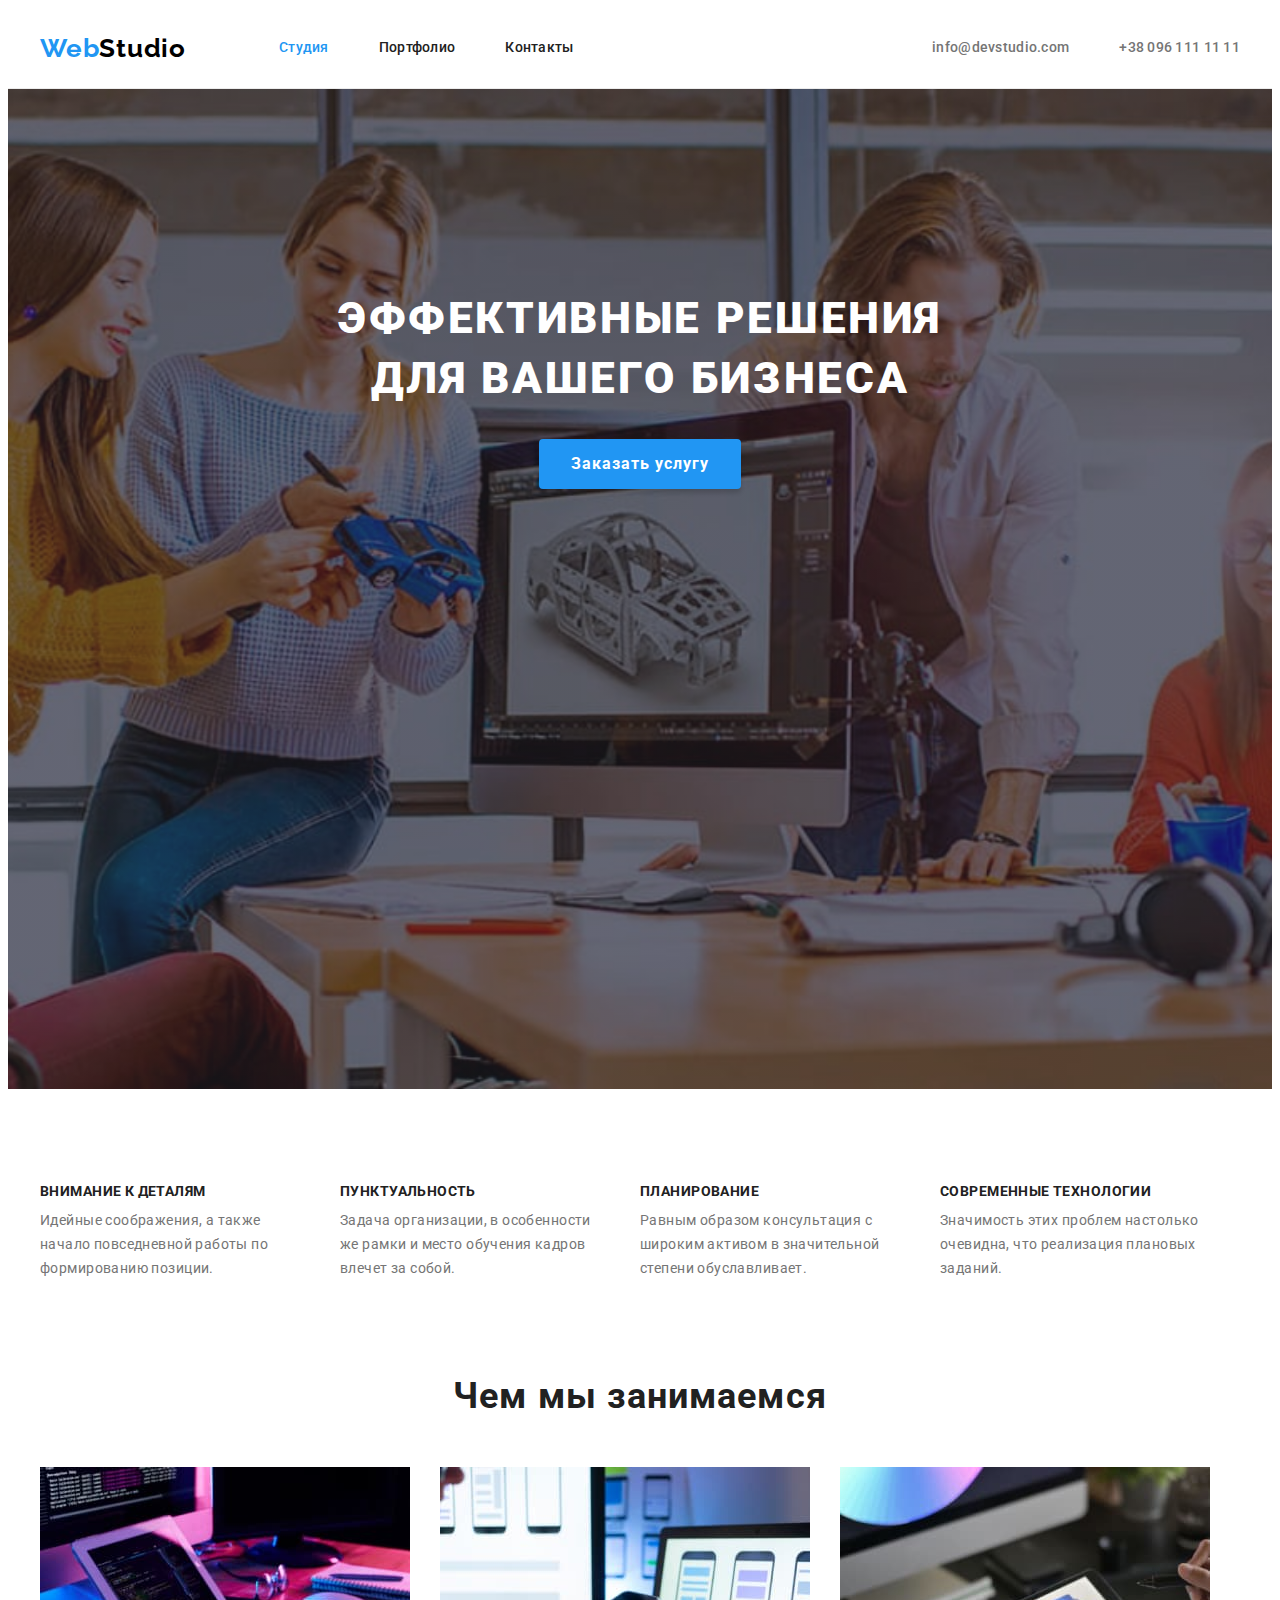
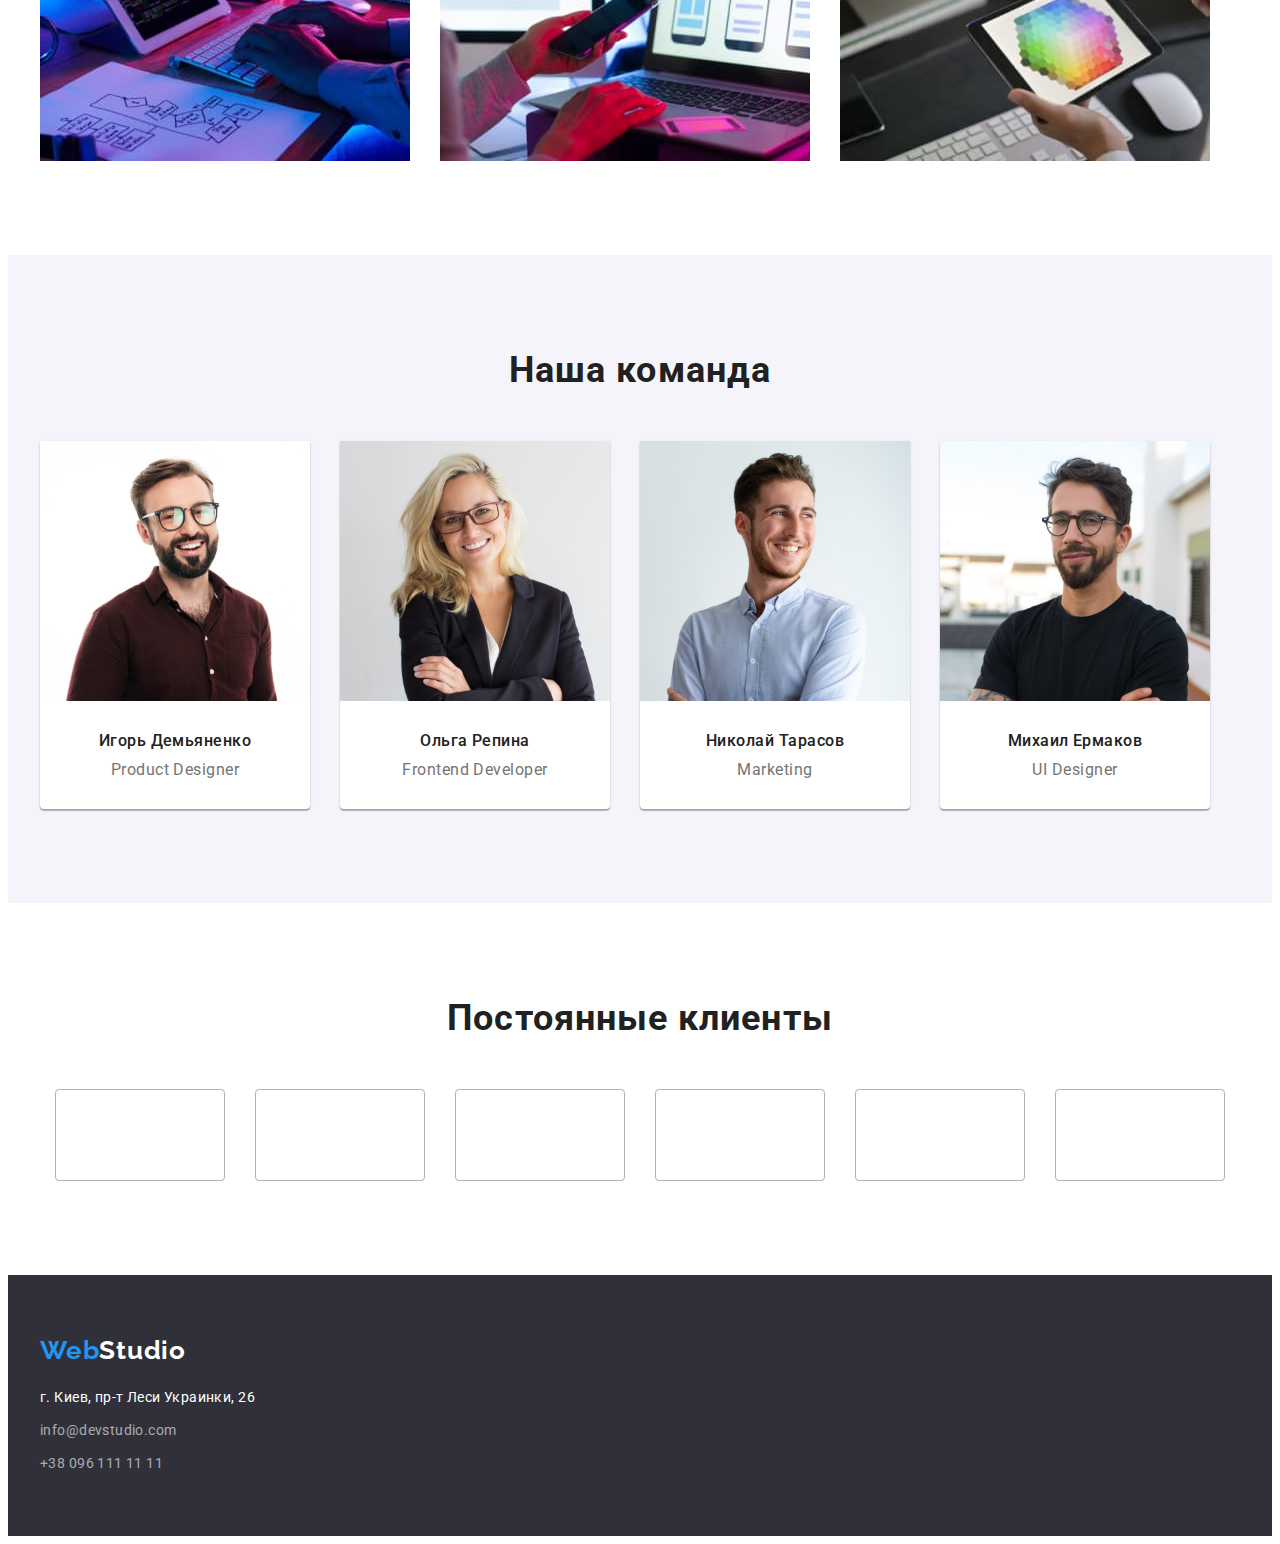
==== index.html @ a7e1ee4c "add-customers" ====
<!DOCTYPE html>
<html lang="ru">
  <head>
    <meta charset="UTF-8" />
    <meta http-equiv="X-UA-Compatible" content="IE=edge" />
    <meta name="viewport" content="width=device-width, initial-scale=1.0" />
    <link rel="preconnect" href="https://fonts.googleapis.com" />
    <link rel="preconnect" href="https://fonts.gstatic.com" crossorigin />
    <link
      rel="stylesheet"
      href="https://cdnjs.cloudflare.com/ajax/libs/modern-normalize/1.1.0/modern-normalize.min.css"
      integrity="sha512-wpPYUAdjBVSE4KJnH1VR1HeZfpl1ub8YT/NKx4PuQ5NmX2tKuGu6U/JRp5y+Y8XG2tV+wKQpNHVUX03MfMFn9Q=="
      crossorigin="anonymous"
      referrerpolicy="no-referrer"
    />
    <link
      href="https://fonts.googleapis.com/css2?family=Raleway:wght@700&family=Roboto:wght@400;500;700;900&display=swap"
      rel="stylesheet"
    />
    <title>Document</title>
    <link rel="stylesheet" href="./css/style.css" />
  </head>
  <body>
    <!-- /* ----------HEADER---------- */ -->
    <header class="header">
      <div class="container">
        <nav class="header-nav">
          <a class="header-logo link" lang="en" href="index.html"
            >Web<span class="header-logo-studio">Studio</span>
          </a>
          <ul class="header-list list">
            <li class="header-list-item"><a href="" class="header-link link current">Студия</a></li>
            <li class="header-list-item">
              <a href="./portfolio.html" class="header-link link">Портфолио</a>
            </li>
            <li class="header-list-item"><a href="" class="header-link link">Контакты</a></li>
          </ul>
        </nav>
        <ul class="header-adress list">
          <li class="header-adress-item">
            <a href="mailto:info@devstudio.com" class="header-mail link">info@devstudio.com</a>
          </li>
          <li class="header-adress-item">
            <a class="header-tel link" href="tel:+380961111111">+38 096 111 11 11</a>
          </li>
        </ul>
      </div>
    </header>
    <main>
      <!-- /* ----------HERO---------- */ -->
      <section class="hero">
        <div class="container">
          <h1 class="hero-title">Эффективные решения для вашего бизнеса</h1>
          <button type="button" class="hero-btn">Заказать услугу</button>
        </div>
      </section>
      <!-- /* ----------BENEFITS---------- */ -->
      <section class="benefits">
        <div class="container">
          <h2 class="visually-hidden">преимущества</h2>
          <ul class="benefits-list list">
            <li>
              <h3 class="benefits-title">Внимание к деталям</h3>
              <p class="benefits-text">
                Идейные соображения, а также начало повседневной работы по формированию позиции.
              </p>
            </li>
            <li>
              <h3 class="benefits-title">Пунктуальность</h3>
              <p class="benefits-text">
                Задача организации, в особенности же рамки и место обучения кадров влечет за собой.
              </p>
            </li>

            <li>
              <h3 class="benefits-title">Планирование</h3>
              <p class="benefits-text">
                Равным образом консультация с широким активом в значительной степени обуславливает.
              </p>
            </li>
            <li>
              <h3 class="benefits-title">Современные технологии</h3>
              <p class="benefits-text">
                Значимость этих проблем настолько очевидна, что реализация плановых заданий.
              </p>
            </li>
          </ul>
        </div>
      </section>
      <!-- /* ----------ABOUT---------- */ -->
      <section class="about">
        <div class="container">
          <h2 class="about-title">Чем мы занимаемся</h2>
          <ul class="abot-list list">
            <li>
              <img src="./images/img-1.jpg" alt="програміст пише код" width="370" height="294" />
            </li>
            <li>
              <img
                src="./images/img-2.jpg"
                alt="програміст оптимізовує сайт під мобільну версію"
                width="370"
                height="294"
              />
            </li>
            <li>
              <img
                src="./images/img-3.jpg"
                alt="програміст обирає колір з палітри"
                width="370"
                height="294"
              />
            </li>
          </ul>
        </div>
      </section>
      <!-- /* ----------TEAM---------- */ -->
      <section class="team">
        <div class="container">
          <h2 class="team-title">Наша команда</h2>
          <ul class="team-list list">
            <li class="team-list-item">
              <img
                src="./images/workers/worker-img-1.jpg"
                alt="фото працівника"
                width="270"
                height="260"
              />
              <div class="worker-data">
                <h3 class="worker">Игорь Демьяненко</h3>
                <p lang="an" class="position">Product Designer</p>
              </div>
            </li>
            <li class="team-list-item">
              <img
                src="./images/workers/worker-img-2.jpg"
                alt="фото працівника"
                width="270"
                height="260"
              />
              <div class="worker-data">
                <h3 class="worker">Ольга Репина</h3>
                <p lang="an" class="position">Frontend Developer</p>
              </div>
            </li>
            <li class="team-list-item">
              <img
                src="./images/workers/worker-img-3.jpg"
                alt="фото працівника"
                width="270"
                height="260"
              />
              <div class="worker-data">
                <h3 class="worker">Николай Тарасов</h3>
                <p lang="an" class="position">Marketing</p>
              </div>
            </li>
            <li class="team-list-item">
              <img
                src="./images/workers/worker-img-4.jpg"
                alt="фото працівника"
                width="270"
                height="260"
              />
              <div class="worker-data">
                <h3 class="worker">Михаил Ермаков</h3>
                <p lang="an" class="position">UI Designer</p>
              </div>
            </li>
          </ul>
        </div>
      </section>

      <!-- /* ----------CUSTOMERS---------- */ -->
      <section class="customers">
        <div class="container">
          <h2 class="customers-title">Постоянные клиенты</h2>
          <ul class="customers-list list">
            <li class="customers-list-item"><a href="" cl class="customers-link link"></a></li>
            <li class="customers-list-item"><a href="" cl class="customers-link link"></a></li>
            <li class="customers-list-item"><a href="" cl class="customers-link link"></a></li>
            <li class="customers-list-item"><a href="" cl class="customers-link link"></a></li>
            <li class="customers-list-item"><a href="" cl class="customers-link link"></a></li>
            <li class="customers-list-item"><a href="" cl class="customers-link link"></a></li>
          </ul>
        </div>
      </section>
    </main>
    <!-- /* ----------FOOTER---------- */ -->
    <footer class="footer">
      <div class="container">
        <a class="footer-logo link" lang="en" href="index.html"
          >Web<span class="footer-logo-studio">Studio</span></a
        >
        <address>
          <ul class="footer-adress list">
            <li class="footer-adress-item">
              <a
                class="footer-adress link"
                href="https://goo.gl/maps/LGsZiP8AUQfU9xcZ6"
                target="-blank"
                rel="noopener noreferrer"
                >г. Киев, пр-т Леси Украинки, 26</a
              >
            </li>
            <li class="footer-adress-item">
              <a class="footer-mail link" href="mailto:info@devstudio.com">info@devstudio.com</a>
            </li>
            <li class="footer-adress-item">
              <a class="footer-tel link" href="tel:+380961111111">+38 096 111 11 11</a>
            </li>
          </ul>
        </address>
      </div>
    </footer>
  </body>
</html>
---- css/style.css ----
:root {
  --first-title-color: #ffffff;
  --second-title-color: #212121;
  --second-font-color: #212121;
  --adress-font-color: #757575;
  --focus-font-color: #2196f3;
  --accent-backgraund-color: #2f303a;
}
p,
h1,
h2,
h3,
h4,
h5,
h6 {
  margin: 0;
}
ul,
ol {
  margin: 0;
  padding-left: 0;
}
img {
  display: block;
  min-width: 100%;
  height: auto;
}
body {
  font-family: 'Roboto', sans-serif;
  color: #757575;
}
section {
  padding-top: 94px;
  padding-bottom: 94px;
  /* outline: 2px solid teal; */
}
.list {
  list-style: none;
}
.link {
  text-decoration: none;
}
.container {
  width: 1200px;
  padding-left: 15px;
  padding-right: 15px;
  margin: 0 auto;
  /* outline: 2px solid red; */
}

.visually-hidden {
  position: absolute;
  width: 1px;
  height: 1px;
  margin: -1px;
  border: 0;
  padding: 0;

  white-space: nowrap;
  clip-path: inset(100%);
  clip: rect(0 0 0 0);
  overflow: hidden;
}

/* ----------HEADER----------  */

.header {
  border-bottom: 1px solid #ececec;
}
.header > .container {
  display: flex;
  align-items: center;
}
.header-nav {
  display: flex;
  align-items: center;
}
.header-list {
  display: flex;
}
.header-list-item:not(:last-child) {
  margin-right: 50px;
}
.header-adress {
  display: flex;
  margin-left: auto;
}
.header-mail,
.header-tel {
  padding-top: 32px;
  padding-bottom: 32px;
}
.header-adress > li + li {
  margin-left: 50px;
}
.header-link {
  display: block;
  padding-top: 32px;
  padding-bottom: 32px;
}
.header-link .link .header {
  background-color: #ffffff;
}
.header-logo {
  font-family: 'Raleway';
  font-weight: 700;
  font-size: 26px;
  line-height: 1.19;
  letter-spacing: 0.03em;
  color: var(--focus-font-color);
  display: block;
  margin-right: 93px;
}
.header-logo-studio {
  color: #000000;
}
.header-link {
  font-weight: 500;
  font-size: 14px;
  line-height: 1.14;
  letter-spacing: 0.02em;
  color: var(--second-font-color);
}
.header-link:hover {
  color: var(--focus-font-color);
}
.header-link:focus {
  color: var(--focus-font-color);
}
.current {
  color: var(--focus-font-color);
}
.header-mail {
  font-weight: 500;
  font-size: 14px;
  line-height: 1.14;
  letter-spacing: 0.02em;
  color: var(--adress-font-color);
  display: block;
}
.header-mail:hover,
.header-mail:focus {
  color: var(--focus-font-color);
}
.header-tel {
  font-weight: 500;
  font-size: 14px;
  line-height: 1.14;
  letter-spacing: 0.02em;
  color: var(--adress-font-color);
  display: block;
}
.header-tel:hover,
.header-tel:focus {
  color: var(--focus-font-color);
}

/* ----------HERO----------  */

.hero {
  max-width: 1600px;
  height: 600px;
  padding-top: 200px;
  padding-bottom: 200px;
  text-align: center;
  background-image: linear-gradient(rgba(47, 48, 58, 0.4), rgba(47, 48, 58, 0.4)),
    url('../images/hero-background.jpg');
  background-color: #c4c4c4;
  background-repeat: no-repeat;
  background-position: center;
  background-size: cover;
  margin-right: auto;
  margin-left: auto;
}
.hero-title {
  width: 696px;
  font-weight: 900;
  font-size: 44px;
  line-height: 1.36;
  text-align: center;
  letter-spacing: 0.06em;
  text-transform: uppercase;
  color: var(--first-title-color);
  margin: 0 auto;
  margin-bottom: 30px;
}
.hero-btn {
  font-family: inherit;
  font-weight: 700;
  font-size: 16px;
  line-height: 1.88;
  letter-spacing: 0.06em;
  color: #ffffff;
  background: #2196f3;
  box-shadow: 0px 4px 4px rgba(0, 0, 0, 0.15);
  border-radius: 4px;
  padding: 10px 32px;
  border: 0;
}
.hero-btn:hover,
.hero-btn:focus {
  background: #188ce8;
}

/* ----------BENEFITS----------  */

.benefits {
  padding-bottom: 0;
}
.benefits-list {
  display: flex;
}
.benefits-list > li:not(:first-child) {
  margin-left: 30px;
}
.benefits-list li {
  width: 270px;
}
.benefits-title {
  font-weight: 700;
  font-size: 14px;
  line-height: 16px;
  letter-spacing: 0.03em;
  text-transform: uppercase;
  color: var(--second-title-color);
  margin-bottom: 10px;
}
.benefits-text {
  font-size: 14px;
  line-height: 1.71;
  letter-spacing: 0.03em;
}

/* ----------ABOUT----------  */

.about > .container {
  flex-direction: column;
  display: flex;
}
.about-title {
  margin-bottom: 50px;
  margin-left: auto;
  margin-right: auto;
}
.abot-list {
  display: flex;
}
.abot-list > li:not(:first-child) {
  margin-left: 30px;
}
.about-title {
  font-weight: 700;
  font-size: 36px;
  line-height: 42px;
  letter-spacing: 0.03em;
  color: var(--second-title-color);
}

/* ----------TEAM----------  */

.team-list {
  display: flex;
}
.team {
  background-color: #f5f4fa;
}
.team-title {
  font-weight: 700;
  font-size: 36px;
  line-height: 1.17;
  letter-spacing: 0.03em;
  color: var(--second-title-color);
  margin-bottom: 50px;
  text-align: center;
}
.team-list-item:not(:last-child) {
  margin-right: 30px;
}
.team-list-item {
  background: #ffffff;
  box-shadow: 0px 1px 3px rgba(0, 0, 0, 0.12), 0px 1px 1px rgba(0, 0, 0, 0.14),
    0px 2px 1px rgba(0, 0, 0, 0.2);
  border-radius: 0px 0px 4px 4px;
  width: 270px;
}
.worker-data {
  padding-bottom: 30px;
  padding-top: 30px;
}
.worker {
  font-weight: 500;
  font-size: 16px;
  line-height: 1.19;
  letter-spacing: 0.03em;
  color: var(--second-font-color);
  margin-bottom: 10px;
  text-align: center;
}
.position {
  font-weight: 400;
  font-size: 16px;
  line-height: 1.19;
  letter-spacing: 0.03em;
  text-align: center;
}

<!-- /* ----------PORTFOLIO---------- */ -->

.portfolio {
  padding-top: 105px;
  padding-bottom: 83px;
}
.filter-list {
  display: flex;
  margin-bottom: 34px;
  justify-content: center;
}
.filter-list > li:not(:first-child) {
  margin-left: 8px;
}
.filter-list-btn-current,
.filter-list-btn {
  padding: 6px 22px;
}
.filter-list-btn-current {
  font-family: inherit;
  font-weight: 500;
  font-size: 16px;
  line-height: 1.62;
  text-align: center;
  letter-spacing: 0.03em;
  color: #ffffff;
  background: #2196f3;
  box-shadow: 0px 3px 1px rgba(0, 0, 0, 0.1), 0px 1px 2px rgba(0, 0, 0, 0.08),
    0px 2px 2px rgba(0, 0, 0, 0.12);
  border-radius: 4px;
  border: 0;
}
.filter-list-btn {
  font-family: inherit;
  font-weight: 500;
  font-size: 16px;
  line-height: 1.62;
  text-align: center;
  letter-spacing: 0.03em;
  color: var(--second-title-color);
  background: #f5f4fa;
  border-radius: 4px;
  border: 0;
}
.work-list {
  display: flex;
  flex-wrap: wrap;
  margin-top: -30px;
  margin-left: -30px;
}
.work-list-item {
  margin-top: 30px;
  margin-left: 30px;
}
.work-list-item {
  background: #ffffff;
  box-sizing: border-box;
  width: 370px;
}
.description {
  width: 370px;
  padding: 20px 24px;
  border-bottom: 1px solid #eeeeee;
  border-right: 1px solid #eeeeee;
  border-left: 1px solid #eeeeee;
}
.work-list-title {
  font-weight: 700;
  font-size: 18px;
  line-height: 2;
  letter-spacing: 0.06em;
  color: var(--second-title-color);
  margin-bottom: 4px;
}
.work-list-product {
  font-size: 16px;
  line-height: 1.88;
  letter-spacing: 0.03em;
}

/* ----------CUSTOMERS---------- */
.customers-title {
  font-weight: 700;
  font-size: 36px;
  line-height: 42px;
  text-align: center;
  letter-spacing: 0.03em;
  color: var(--second-font-color);
  padding-bottom: 50px;
}
.customers-list {
  display: flex;
  justify-content: center;
}
.customers-list-item {
  width: 170px;
  height: 92px;
  border: 1px solid #afb1b8;
  box-sizing: border-box;
  border-radius: 4px;
}
.customers-list-item:not(:last-child) {
  margin-right: 30px;
}

/* ----------FOOTER----------  */

.footer-adress-item:not(:last-child) {
  margin-bottom: 9px;
}

.footer {
  padding-top: 60px;
  padding-bottom: 60px;
  background-color: var(--accent-backgraund-color);
}
.footer-logo {
  display: block;
  font-family: 'Raleway';
  font-weight: 700;
  font-size: 26px;
  line-height: 1.19;
  letter-spacing: 0.03em;
  color: var(--focus-font-color);
  margin-bottom: 20px;
}
.footer-logo-studio {
  color: #ffffff;
}
.footer-adress {
  font-style: normal;
  font-size: 14px;
  line-height: 1.71;
  letter-spacing: 0.03em;
  color: #ffffff;
}
.footer-adress:hover,
.footer-adress:focus {
  color: var(--focus-font-color);
}
.footer-mail {
  font-size: 14px;
  line-height: 1.71;
  letter-spacing: 0.03em;
  color: rgba(255, 255, 255, 0.6);
}
.footer-mail:hover,
.footer-mail:focus {
  color: var(--focus-font-color);
}
.footer-tel {
  font-size: 14px;
  line-height: 1.71;
  letter-spacing: 0.03em;
  color: rgba(255, 255, 255, 0.6);
}
.footer-tel:hover,
.footer-tel:focus {
  color: var(--focus-font-color);
}
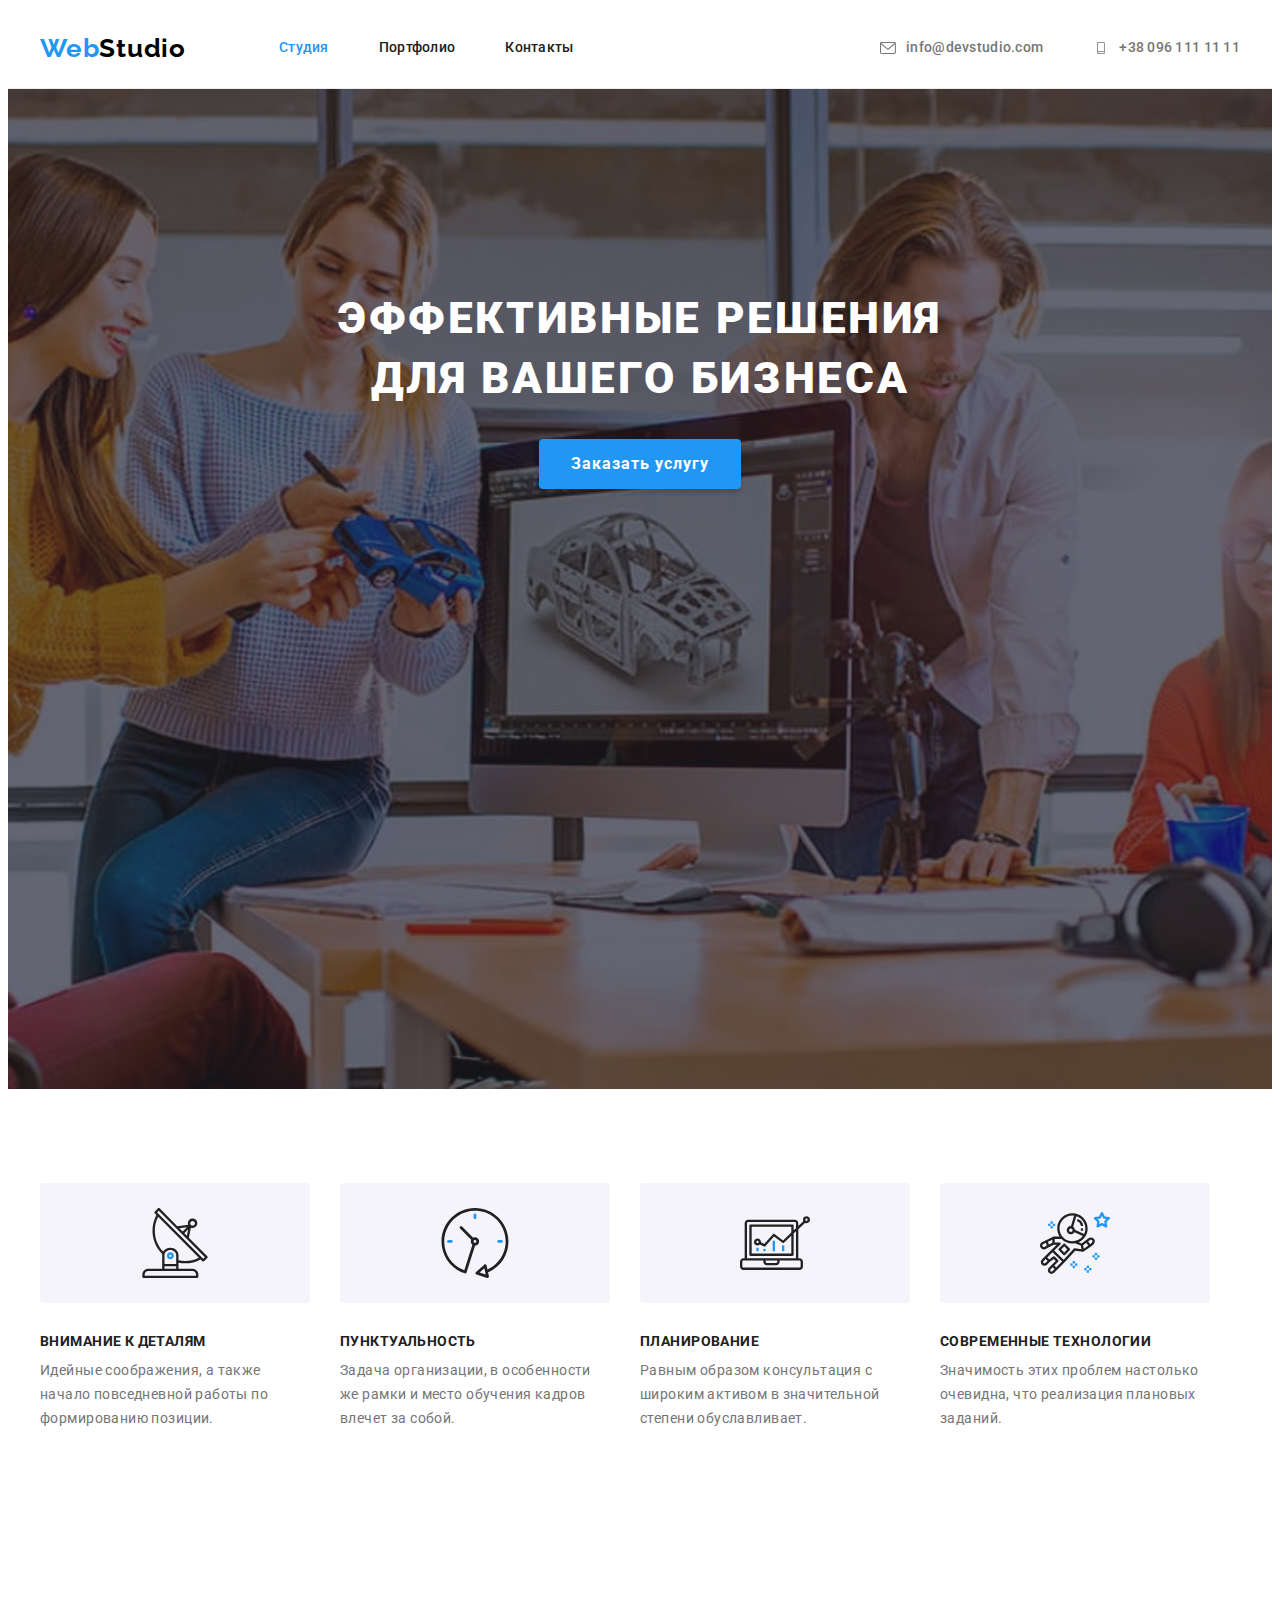
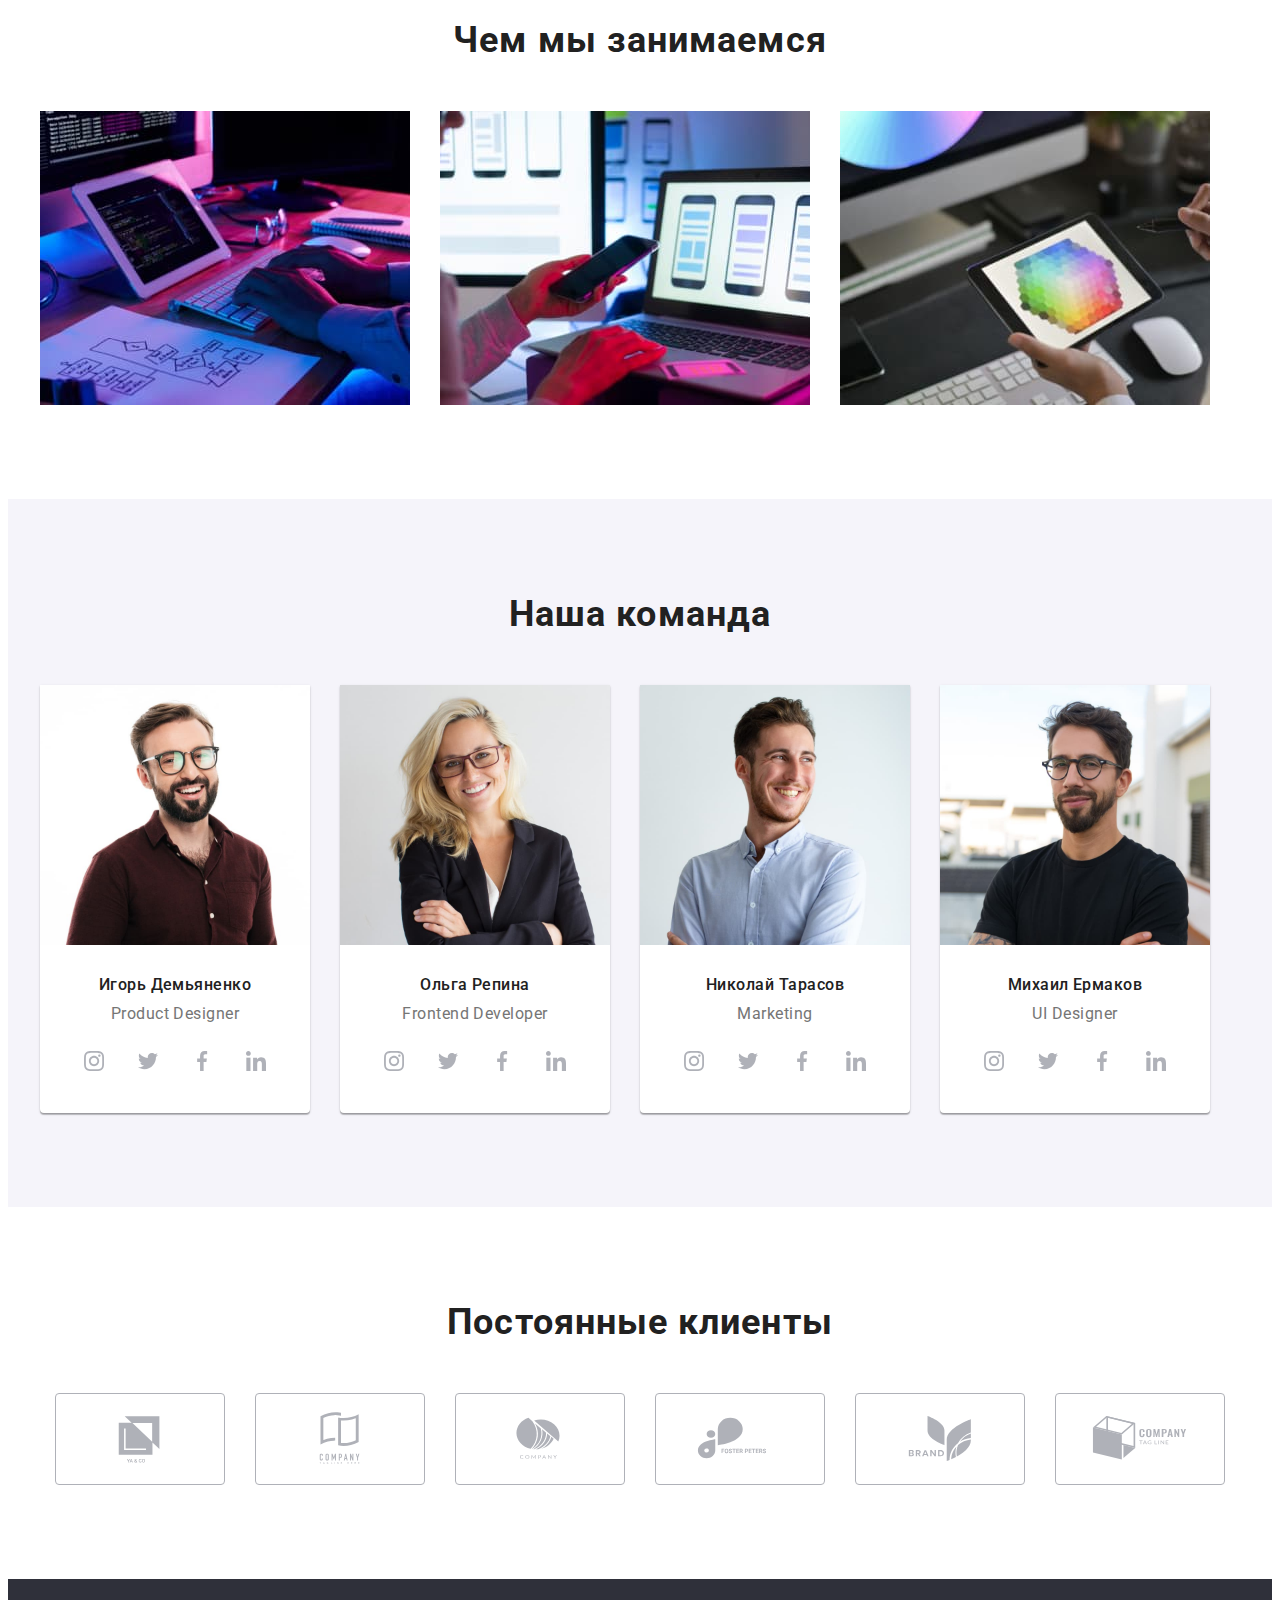
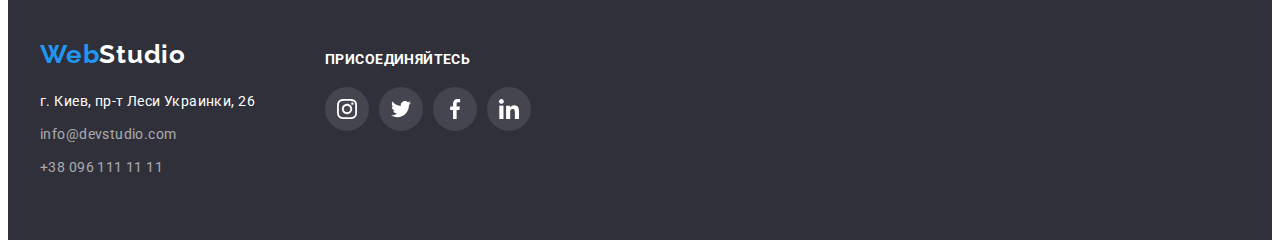
==== commit 8b31a5e0: "for-inspection" ====
--- a/index.html
+++ b/index.html
@@ -38,9 +38,15 @@
         </nav>
         <ul class="header-adress list">
           <li class="header-adress-item">
-            <a href="mailto:info@devstudio.com" class="header-mail link">info@devstudio.com</a>
+            <svg class="header-adress-icon" width="16" height="12">
+              <use href="./images/icons/symbol-defs.svg#icon-envelope"></use>
+            </svg>
+            <a href="mailto:info@devstudio.com" class="header-mail link"> info@devstudio.com</a>
           </li>
           <li class="header-adress-item">
+            <svg class="header-adress-icon" width="16" height="12">
+              <use href="./images/icons/symbol-defs.svg#icon-smartphone"></use>
+            </svg>
             <a class="header-tel link" href="tel:+380961111111">+38 096 111 11 11</a>
           </li>
         </ul>
@@ -60,12 +66,22 @@
           <h2 class="visually-hidden">преимущества</h2>
           <ul class="benefits-list list">
             <li>
+              <div class="benefits-icon-border">
+                <svg class="benefits-icon" width="70" height="70">
+                  <use href="./images/icons/symbol-defs.svg#icon-antenna"></use>
+                </svg>
+              </div>
               <h3 class="benefits-title">Внимание к деталям</h3>
               <p class="benefits-text">
                 Идейные соображения, а также начало повседневной работы по формированию позиции.
               </p>
             </li>
             <li>
+              <div class="benefits-icon-border">
+                <svg class="benefits-icon" width="70" height="70">
+                  <use href="./images/icons/symbol-defs.svg#icon-clock"></use>
+                </svg>
+              </div>
               <h3 class="benefits-title">Пунктуальность</h3>
               <p class="benefits-text">
                 Задача организации, в особенности же рамки и место обучения кадров влечет за собой.
@@ -73,12 +89,22 @@
             </li>
 
             <li>
+              <div class="benefits-icon-border">
+                <svg class="benefits-icon" width="70" height="70">
+                  <use href="./images/icons/symbol-defs.svg#icon-diagram"></use>
+                </svg>
+              </div>
               <h3 class="benefits-title">Планирование</h3>
               <p class="benefits-text">
                 Равным образом консультация с широким активом в значительной степени обуславливает.
               </p>
             </li>
             <li>
+              <div class="benefits-icon-border">
+                <svg class="benefits-icon" width="70" height="70">
+                  <use href="./images/icons/symbol-defs.svg#icon-astronaut"></use>
+                </svg>
+              </div>
               <h3 class="benefits-title">Современные технологии</h3>
               <p class="benefits-text">
                 Значимость этих проблем настолько очевидна, что реализация плановых заданий.
@@ -129,6 +155,32 @@
               <div class="worker-data">
                 <h3 class="worker">Игорь Демьяненко</h3>
                 <p lang="an" class="position">Product Designer</p>
+                <ul class="workers-soc-list list">
+                  <li class="workers-soc-item">
+                    <a href="" class="workers-soc-link link">
+                      <svg class="workers-soc-icon" width="20" height="20">
+                        <use href="./images/icons/symbol-defs.svg#icon-instagram"></use></svg
+                    ></a>
+                  </li>
+                  <li class="workers-soc-item">
+                    <a href="" class="workers-soc-link link"
+                      ><svg class="workers-soc-icon" width="20" height="20">
+                        <use href="./images/icons/symbol-defs.svg#icon-twitter"></use></svg
+                    ></a>
+                  </li>
+                  <li class="workers-soc-item">
+                    <a href="" class="workers-soc-link link"
+                      ><svg class="workers-soc-icon" width="20" height="20">
+                        <use href="./images/icons/symbol-defs.svg#icon-facebook"></use></svg
+                    ></a>
+                  </li>
+                  <li class="workers-soc-item">
+                    <a href="" class="workers-soc-link link"
+                      ><svg class="workers-soc-icon" width="20" height="20">
+                        <use href="./images/icons/symbol-defs.svg#icon-linkedin"></use></svg
+                    ></a>
+                  </li>
+                </ul>
               </div>
             </li>
             <li class="team-list-item">
@@ -141,6 +193,32 @@
               <div class="worker-data">
                 <h3 class="worker">Ольга Репина</h3>
                 <p lang="an" class="position">Frontend Developer</p>
+                <ul class="workers-soc-list list">
+                  <li class="workers-soc-item">
+                    <a href="" class="workers-soc-link link">
+                      <svg class="workers-soc-icon" width="20" height="20">
+                        <use href="./images/icons/symbol-defs.svg#icon-instagram"></use></svg
+                    ></a>
+                  </li>
+                  <li class="workers-soc-item">
+                    <a href="" class="workers-soc-link link"
+                      ><svg class="workers-soc-icon" width="20" height="20">
+                        <use href="./images/icons/symbol-defs.svg#icon-twitter"></use></svg
+                    ></a>
+                  </li>
+                  <li class="workers-soc-item">
+                    <a href="" class="workers-soc-link link"
+                      ><svg class="workers-soc-icon" width="20" height="20">
+                        <use href="./images/icons/symbol-defs.svg#icon-facebook"></use></svg
+                    ></a>
+                  </li>
+                  <li class="workers-soc-item">
+                    <a href="" class="workers-soc-link link"
+                      ><svg class="workers-soc-icon" width="20" height="20">
+                        <use href="./images/icons/symbol-defs.svg#icon-linkedin"></use></svg
+                    ></a>
+                  </li>
+                </ul>
               </div>
             </li>
             <li class="team-list-item">
@@ -153,6 +231,32 @@
               <div class="worker-data">
                 <h3 class="worker">Николай Тарасов</h3>
                 <p lang="an" class="position">Marketing</p>
+                <ul class="workers-soc-list list">
+                  <li class="workers-soc-item">
+                    <a href="" class="workers-soc-link link">
+                      <svg class="workers-soc-icon" width="20" height="20">
+                        <use href="./images/icons/symbol-defs.svg#icon-instagram"></use></svg
+                    ></a>
+                  </li>
+                  <li class="workers-soc-item">
+                    <a href="" class="workers-soc-link link"
+                      ><svg class="workers-soc-icon" width="20" height="20">
+                        <use href="./images/icons/symbol-defs.svg#icon-twitter"></use></svg
+                    ></a>
+                  </li>
+                  <li class="workers-soc-item">
+                    <a href="" class="workers-soc-link link"
+                      ><svg class="workers-soc-icon" width="20" height="20">
+                        <use href="./images/icons/symbol-defs.svg#icon-facebook"></use></svg
+                    ></a>
+                  </li>
+                  <li class="workers-soc-item">
+                    <a href="" class="workers-soc-link link"
+                      ><svg class="workers-soc-icon" width="20" height="20">
+                        <use href="./images/icons/symbol-defs.svg#icon-linkedin"></use></svg
+                    ></a>
+                  </li>
+                </ul>
               </div>
             </li>
             <li class="team-list-item">
@@ -165,6 +269,32 @@
               <div class="worker-data">
                 <h3 class="worker">Михаил Ермаков</h3>
                 <p lang="an" class="position">UI Designer</p>
+                <ul class="workers-soc-list list">
+                  <li class="workers-soc-item">
+                    <a href="" class="workers-soc-link link">
+                      <svg class="workers-soc-icon" width="20" height="20">
+                        <use href="./images/icons/symbol-defs.svg#icon-instagram"></use></svg
+                    ></a>
+                  </li>
+                  <li class="workers-soc-item">
+                    <a href="" class="workers-soc-link link"
+                      ><svg class="workers-soc-icon" width="20" height="20">
+                        <use href="./images/icons/symbol-defs.svg#icon-twitter"></use></svg
+                    ></a>
+                  </li>
+                  <li class="workers-soc-item">
+                    <a href="" class="workers-soc-link link"
+                      ><svg class="workers-soc-icon" width="20" height="20">
+                        <use href="./images/icons/symbol-defs.svg#icon-facebook"></use></svg
+                    ></a>
+                  </li>
+                  <li class="workers-soc-item">
+                    <a href="" class="workers-soc-link link"
+                      ><svg class="workers-soc-icon" width="20" height="20">
+                        <use href="./images/icons/symbol-defs.svg#icon-linkedin"></use></svg
+                    ></a>
+                  </li>
+                </ul>
               </div>
             </li>
           </ul>
@@ -176,12 +306,43 @@
         <div class="container">
           <h2 class="customers-title">Постоянные клиенты</h2>
           <ul class="customers-list list">
-            <li class="customers-list-item"><a href="" cl class="customers-link link"></a></li>
-            <li class="customers-list-item"><a href="" cl class="customers-link link"></a></li>
-            <li class="customers-list-item"><a href="" cl class="customers-link link"></a></li>
-            <li class="customers-list-item"><a href="" cl class="customers-link link"></a></li>
-            <li class="customers-list-item"><a href="" cl class="customers-link link"></a></li>
-            <li class="customers-list-item"><a href="" cl class="customers-link link"></a></li>
+            <li class="customers-list-item">
+              <a href="" cl class="customers-link link">
+                <svg class="customers-icon" width="106" height="60">
+                  <use href="./images/icons/symbol-defs.svg#icon-company-1"></use>
+                </svg>
+              </a>
+            </li>
+            <li class="customers-list-item">
+              <a href="" cl class="customers-link link"
+                ><svg class="customers-icon" width="106" height="60">
+                  <use href="./images/icons/symbol-defs.svg#icon-company-2"></use></svg
+              ></a>
+            </li>
+            <li class="customers-list-item">
+              <a href="" cl class="customers-link link"
+                ><svg class="customers-icon" width="106" height="60">
+                  <use href="./images/icons/symbol-defs.svg#icon-company-3"></use></svg
+              ></a>
+            </li>
+            <li class="customers-list-item">
+              <a href="" cl class="customers-link link"
+                ><svg class="customers-icon" width="106" height="60">
+                  <use href="./images/icons/symbol-defs.svg#icon-company-4"></use></svg
+              ></a>
+            </li>
+            <li class="customers-list-item">
+              <a href="" cl class="customers-link link"
+                ><svg class="customers-icon" width="106" height="60">
+                  <use href="./images/icons/symbol-defs.svg#icon-company-5"></use></svg
+              ></a>
+            </li>
+            <li class="customers-list-item">
+              <a href="" cl class="customers-link link"
+                ><svg class="customers-icon" width="106" height="60">
+                  <use href="./images/icons/symbol-defs.svg#icon-company-6"></use></svg
+              ></a>
+            </li>
           </ul>
         </div>
       </section>
@@ -189,28 +350,59 @@
     <!-- /* ----------FOOTER---------- */ -->
     <footer class="footer">
       <div class="container">
-        <a class="footer-logo link" lang="en" href="index.html"
-          >Web<span class="footer-logo-studio">Studio</span></a
-        >
-        <address>
-          <ul class="footer-adress list">
-            <li class="footer-adress-item">
-              <a
-                class="footer-adress link"
-                href="https://goo.gl/maps/LGsZiP8AUQfU9xcZ6"
-                target="-blank"
-                rel="noopener noreferrer"
-                >г. Киев, пр-т Леси Украинки, 26</a
-              >
-            </li>
-            <li class="footer-adress-item">
-              <a class="footer-mail link" href="mailto:info@devstudio.com">info@devstudio.com</a>
-            </li>
-            <li class="footer-adress-item">
-              <a class="footer-tel link" href="tel:+380961111111">+38 096 111 11 11</a>
-            </li>
-          </ul>
-        </address>
+        <div class="footer-logo-adress">
+          <a class="footer-logo link" lang="en" href="index.html"
+            >Web<span class="footer-logo-studio">Studio</span></a
+          >
+          <address>
+            <ul class="footer-adress list">
+              <li class="footer-adress-item">
+                <a
+                  class="footer-adress link"
+                  href="https://goo.gl/maps/LGsZiP8AUQfU9xcZ6"
+                  target="-blank"
+                  rel="noopener noreferrer"
+                  >г. Киев, пр-т Леси Украинки, 26</a
+                >
+              </li>
+              <li class="footer-adress-item">
+                <a class="footer-mail link" href="mailto:info@devstudio.com">info@devstudio.com</a>
+              </li>
+              <li class="footer-adress-item">
+                <a class="footer-tel link" href="tel:+380961111111">+38 096 111 11 11</a>
+              </li>
+            </ul>
+          </address>
+        </div>
+        <div class="footer-soc">
+          <h3 class="join">присоединяйтесь</h3>
+          <ul class="footer-soc-list list">
+            <li class="footer-soc-item">
+              <a href="" class="footer-soc-link link">
+                <svg class="footer-soc-icon" width="20" height="20">
+                  <use href="./images/icons/symbol-defs.svg#icon-instagram"></use></svg
+              ></a>
+            </li>
+            <li class="footer-soc-item">
+              <a href="" class="footer-soc-link link"
+                ><svg class="footer-soc-icon" width="20" height="20">
+                  <use href="./images/icons/symbol-defs.svg#icon-twitter"></use></svg
+              ></a>
+            </li>
+            <li class="footer-soc-item">
+              <a href="" class="footer-soc-link link"
+                ><svg class="footer-soc-icon" width="20" height="20">
+                  <use href="./images/icons/symbol-defs.svg#icon-facebook"></use></svg
+              ></a>
+            </li>
+            <li class="footer-soc-item">
+              <a href="" class="footer-soc-link link"
+                ><svg class="footer-soc-icon" width="20" height="20">
+                  <use href="./images/icons/symbol-defs.svg#icon-linkedin"></use></svg
+              ></a>
+            </li>
+          </ul>
+        </div>
       </div>
     </footer>
   </body>
--- a/css/style.css
+++ b/css/style.css
@@ -153,6 +153,18 @@
 .header-tel:hover,
 .header-tel:focus {
   color: var(--focus-font-color);
+}
+.header-adress-item {
+  display: flex;
+  align-items: center;
+}
+.header-adress-item:hover,
+.header-adress-item:focus {
+  color: var(--focus-font-color);
+}
+.header-adress-icon {
+  margin-right: 10px;
+  fill: currentColor;
 }
 
 /* ----------HERO----------  */
@@ -205,7 +217,9 @@
 /* ----------BENEFITS----------  */
 
 .benefits {
-  padding-bottom: 0;
+  max-width: 1600px;
+  margin-right: auto;
+  margin-left: auto;
 }
 .benefits-list {
   display: flex;
@@ -216,6 +230,17 @@
 .benefits-list li {
   width: 270px;
 }
+.benefits-icon-border {
+  display: flex;
+  align-items: center;
+  justify-content: center;
+  width: 270px;
+  height: 120px;
+  margin-bottom: 30px;
+  background: #f5f4fa;
+  border-radius: 4px;
+}
+
 .benefits-title {
   font-weight: 700;
   font-size: 14px;
@@ -233,6 +258,11 @@
 
 /* ----------ABOUT----------  */
 
+.about {
+  max-width: 1600px;
+  margin-right: auto;
+  margin-left: auto;
+}
 .about > .container {
   flex-direction: column;
   display: flex;
@@ -263,6 +293,9 @@
 }
 .team {
   background-color: #f5f4fa;
+  max-width: 1600px;
+  margin-right: auto;
+  margin-left: auto;
 }
 .team-title {
   font-weight: 700;
@@ -302,8 +335,80 @@
   line-height: 1.19;
   letter-spacing: 0.03em;
   text-align: center;
-}
-
+  margin-bottom: 16px;
+}
+.workers-soc-list {
+  display: flex;
+  justify-content: center;
+}
+.workers-soc-item + .workers-soc-item {
+  margin-left: 10px;
+}
+.workers-soc-link {
+  width: 44px;
+  height: 44px;
+  border-radius: 50%;
+  color: #afb1b8;
+  display: flex;
+  align-items: center;
+  justify-content: center;
+}
+.workers-soc-icon {
+  fill: currentColor;
+}
+.workers-soc-link:hover {
+  background-color: var(--focus-font-color);
+  color: var(--first-title-color);
+}
+
+/* ----------CUSTOMERS---------- */
+.customers {
+  max-width: 1600px;
+  margin-right: auto;
+  margin-left: auto;
+}
+.customers-title {
+  font-weight: 700;
+  font-size: 36px;
+  line-height: 42px;
+  text-align: center;
+  letter-spacing: 0.03em;
+  color: var(--second-font-color);
+  padding-bottom: 50px;
+}
+.customers-list {
+  display: flex;
+  justify-content: center;
+}
+.customers-list-item {
+  width: 170px;
+  height: 92px;
+  /* border: 1px solid #afb1b8;
+  box-sizing: border-box;
+  border-radius: 4px; */
+}
+.customers-list-item:not(:last-child) {
+  margin-right: 30px;
+}
+.customers-link {
+  display: flex;
+  align-items: center;
+  justify-content: center;
+  width: 100%;
+  height: 100%;
+  color: #afb1b8;
+  border: 1px solid #afb1b8;
+  box-sizing: border-box;
+  border-radius: 4px;
+}
+.customers-icon {
+  fill: currentColor;
+}
+.customers-link:hover,
+.customers-link:focus {
+  color: var(--focus-font-color);
+  border: 1px solid var(--focus-font-color);
+}
 <!-- /* ----------PORTFOLIO---------- */ -->
 
 .portfolio {
@@ -322,7 +427,7 @@
 .filter-list-btn {
   padding: 6px 22px;
 }
-.filter-list-btn-current {
+/* .filter-list-btn-current {
   font-family: inherit;
   font-weight: 500;
   font-size: 16px;
@@ -335,7 +440,7 @@
     0px 2px 2px rgba(0, 0, 0, 0.12);
   border-radius: 4px;
   border: 0;
-}
+} */
 .filter-list-btn {
   font-family: inherit;
   font-weight: 500;
@@ -347,6 +452,13 @@
   background: #f5f4fa;
   border-radius: 4px;
   border: 0;
+  cursor: pointer;
+}
+.filter-list-btn:hover {
+  color: var(--first-title-color);
+  background-color: var(--focus-font-color);
+  box-shadow: 0px 3px 1px rgba(0, 0, 0, 0.1), 0px 1px 2px rgba(0, 0, 0, 0.08),
+    0px 2px 2px rgba(0, 0, 0, 0.12);
 }
 .work-list {
   display: flex;
@@ -369,6 +481,7 @@
   border-bottom: 1px solid #eeeeee;
   border-right: 1px solid #eeeeee;
   border-left: 1px solid #eeeeee;
+  display: block;
 }
 .work-list-title {
   font-weight: 700;
@@ -382,31 +495,12 @@
   font-size: 16px;
   line-height: 1.88;
   letter-spacing: 0.03em;
-}
-
-/* ----------CUSTOMERS---------- */
-.customers-title {
-  font-weight: 700;
-  font-size: 36px;
-  line-height: 42px;
-  text-align: center;
-  letter-spacing: 0.03em;
-  color: var(--second-font-color);
-  padding-bottom: 50px;
-}
-.customers-list {
-  display: flex;
-  justify-content: center;
-}
-.customers-list-item {
-  width: 170px;
-  height: 92px;
-  border: 1px solid #afb1b8;
-  box-sizing: border-box;
-  border-radius: 4px;
-}
-.customers-list-item:not(:last-child) {
-  margin-right: 30px;
+  color: var(--adress-font-color);
+}
+.work-list-item:hover,
+.work-list-item:focus {
+  box-shadow: 0px 1px 1px rgba(0, 0, 0, 0.12), 0px 4px 4px rgba(0, 0, 0, 0.06),
+    1px 4px 6px rgba(0, 0, 0, 0.16);
 }
 
 /* ----------FOOTER----------  */
@@ -416,9 +510,14 @@
 }
 
 .footer {
+  max-width: 1600;
   padding-top: 60px;
   padding-bottom: 60px;
   background-color: var(--accent-backgraund-color);
+  display: flex;
+}
+.footer > .container {
+  display: flex;
 }
 .footer-logo {
   display: block;
@@ -464,3 +563,43 @@
 .footer-tel:focus {
   color: var(--focus-font-color);
 }
+.join {
+  font-weight: 700;
+  font-size: 14px;
+  line-height: 16px;
+  letter-spacing: 0.03em;
+  text-transform: uppercase;
+  color: #ffffff;
+  margin-bottom: 20px;
+}
+.footer-soc-list {
+  display: flex;
+  justify-content: center;
+}
+.footer-soc-item + .footer-soc-item {
+  margin-left: 10px;
+}
+.footer-soc-link {
+  width: 44px;
+  height: 44px;
+  border-radius: 50%;
+  color: #ffffff;
+  background: rgba(255, 255, 255, 0.1);
+  display: flex;
+  align-items: center;
+  justify-content: center;
+}
+.footer-soc-icon {
+  fill: currentColor;
+}
+.footer-soc-link:hover {
+  background-color: var(--focus-font-color);
+  color: var(--first-title-color);
+}
+.footer-soc {
+  display: flex;
+  flex-direction: column;
+  margin-left: 70px;
+  padding-top: 12px;
+  /* justify-content: center; */
+}
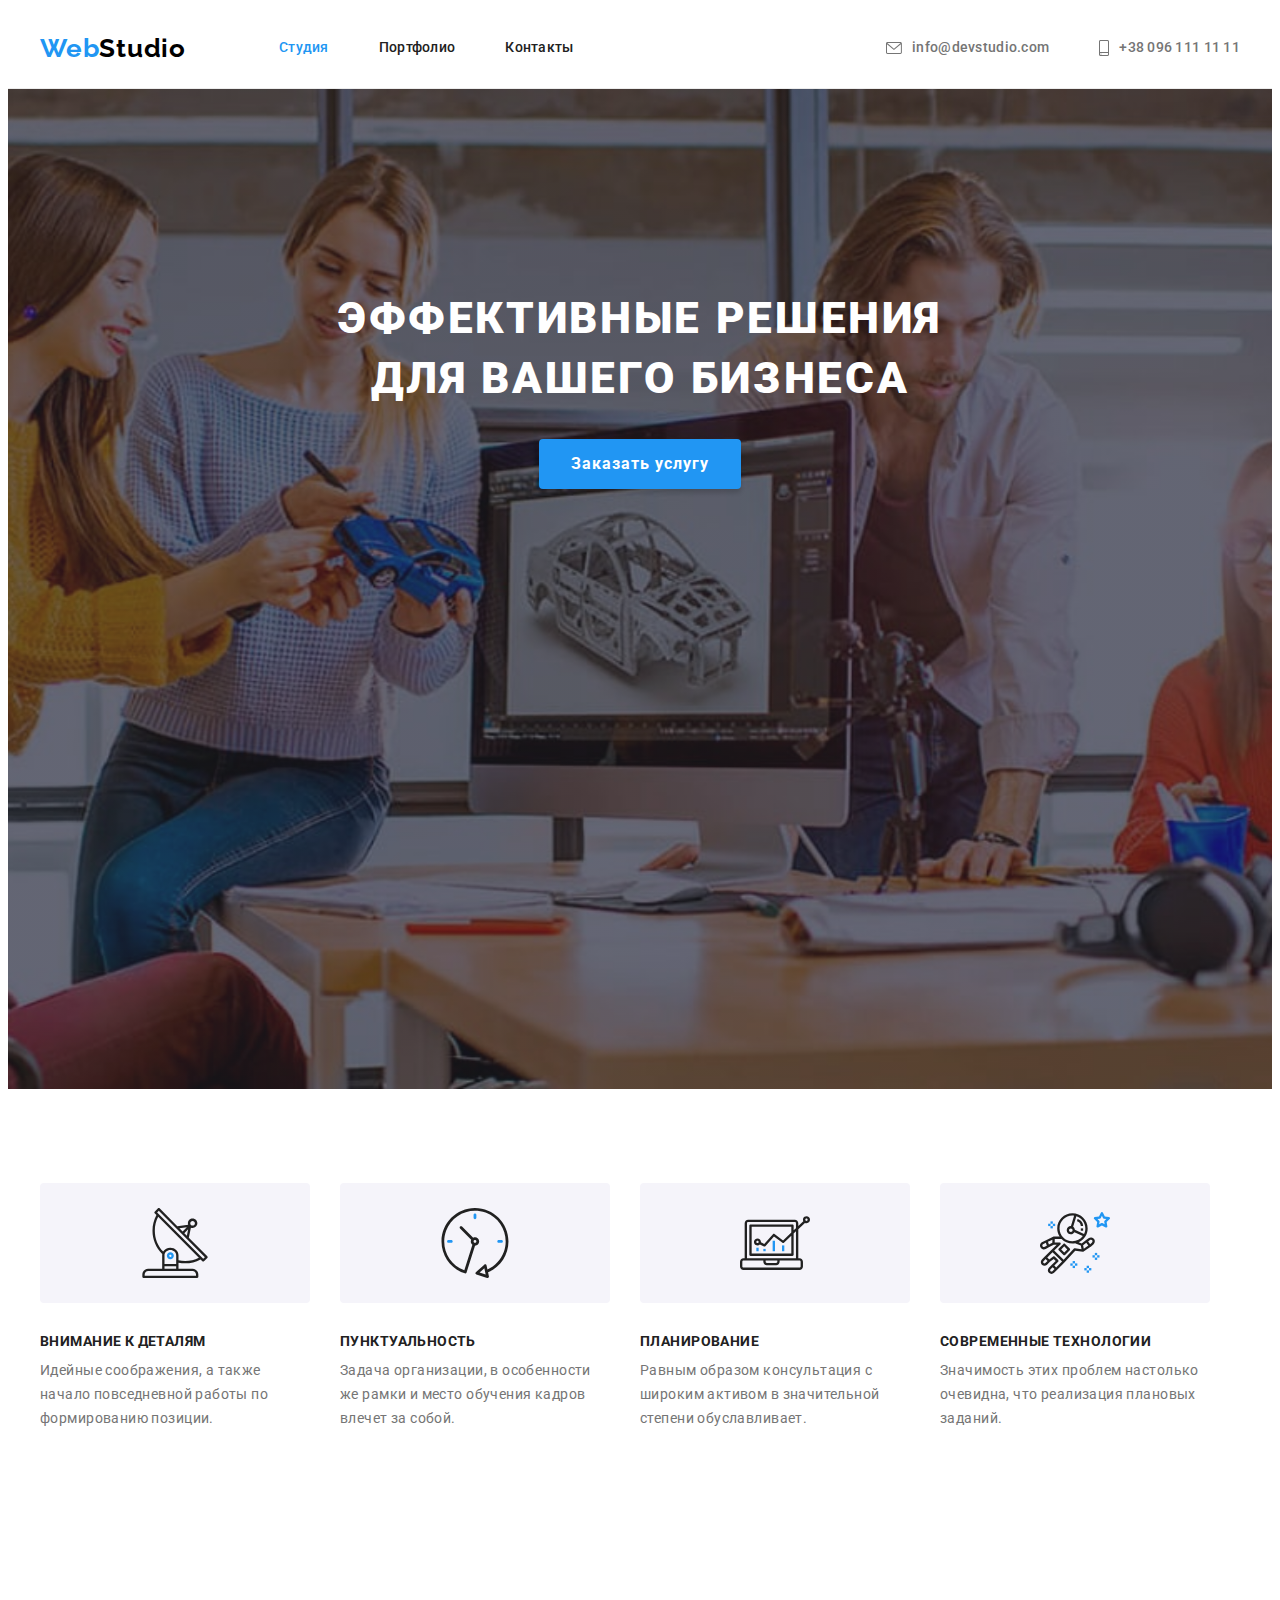
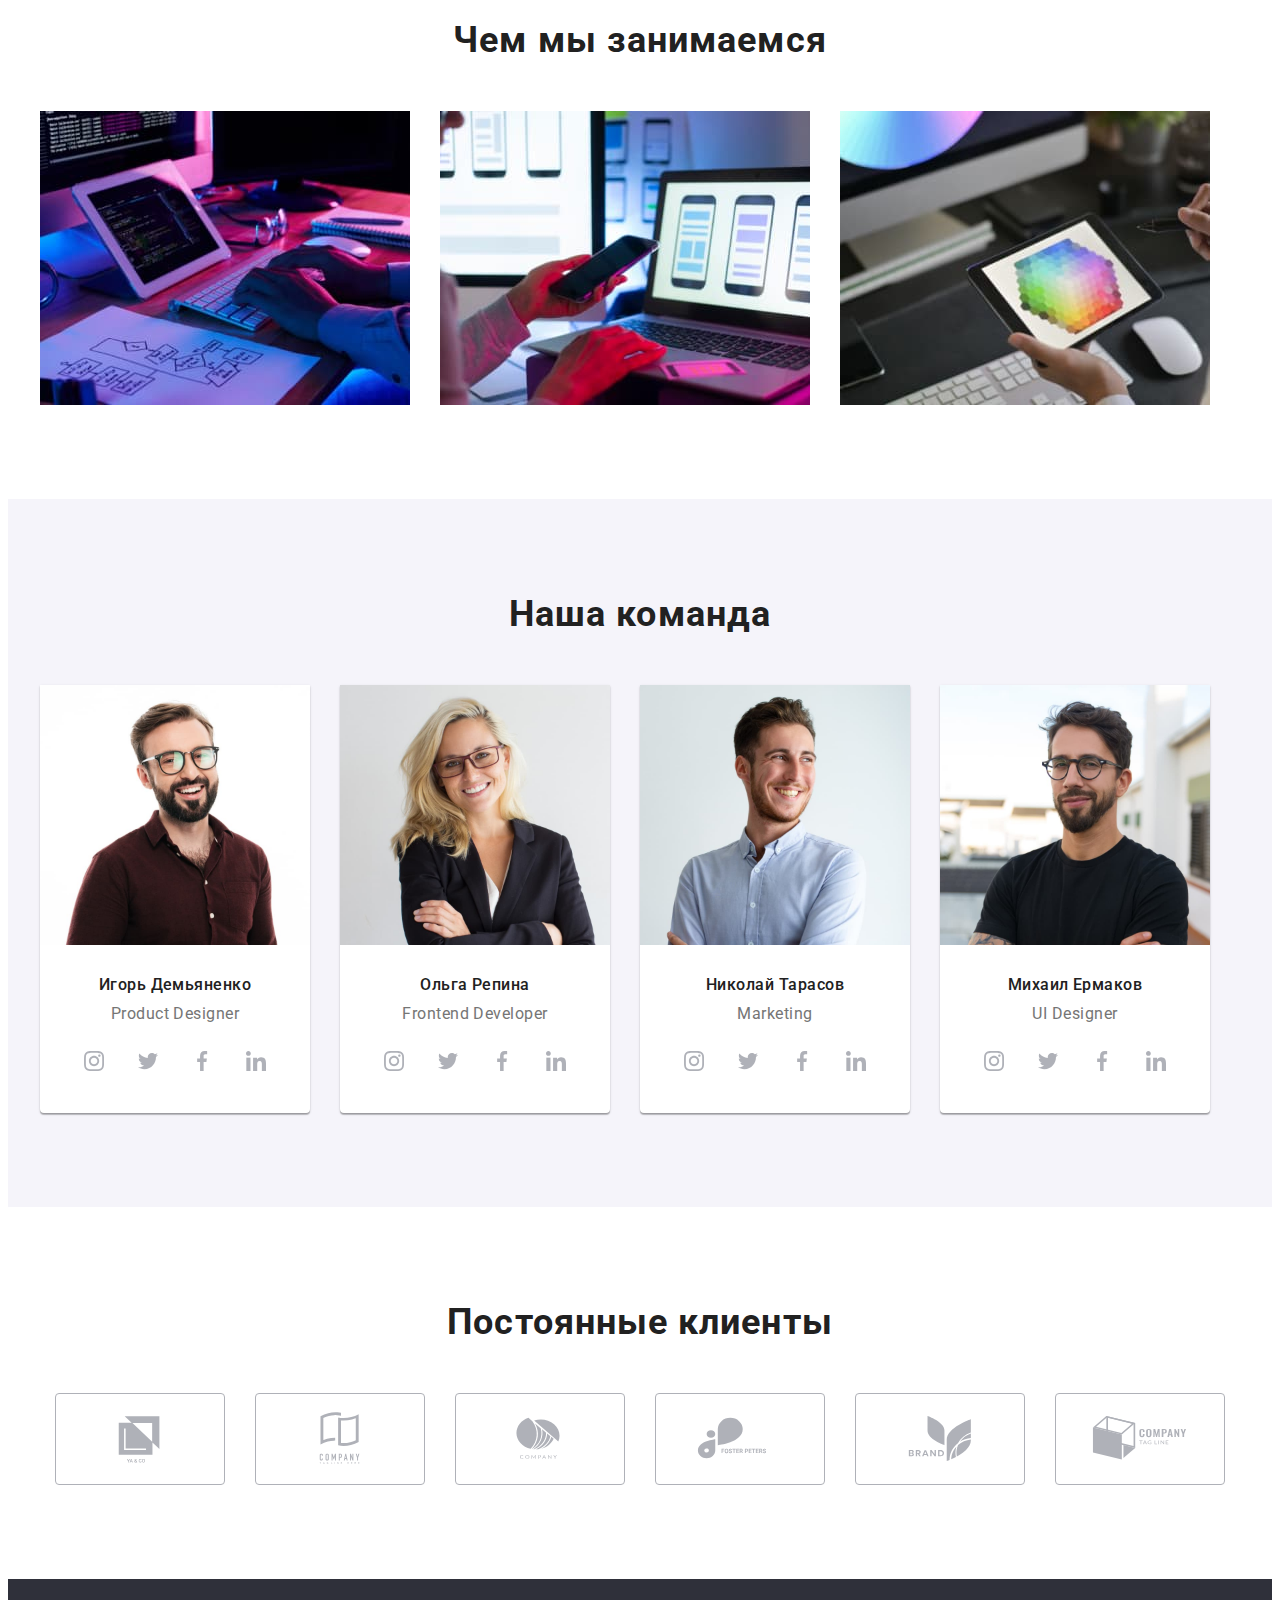
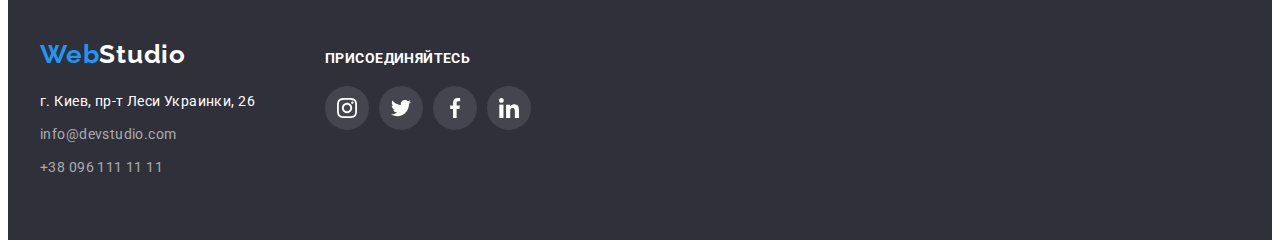
==== commit c94c22c7: "fix" ====
--- a/index.html
+++ b/index.html
@@ -38,16 +38,18 @@
         </nav>
         <ul class="header-adress list">
           <li class="header-adress-item">
-            <svg class="header-adress-icon" width="16" height="12">
-              <use href="./images/icons/symbol-defs.svg#icon-envelope"></use>
-            </svg>
-            <a href="mailto:info@devstudio.com" class="header-mail link"> info@devstudio.com</a>
+            <a href="mailto:info@devstudio.com" class="header-mail link"
+              ><svg class="header-adress-icon" width="16" height="12">
+                <use href="./images/icons/symbol-defs.svg#icon-envelope"></use></svg
+              >info@devstudio.com</a
+            >
           </li>
           <li class="header-adress-item">
-            <svg class="header-adress-icon" width="16" height="12">
-              <use href="./images/icons/symbol-defs.svg#icon-smartphone"></use>
-            </svg>
-            <a class="header-tel link" href="tel:+380961111111">+38 096 111 11 11</a>
+            <a class="header-tel link" href="tel:+380961111111"
+              ><svg class="header-adress-icon" width="10" height="16">
+                <use href="./images/icons/symbol-defs.svg#icon-smartphone"></use></svg
+              >+38 096 111 11 11</a
+            >
           </li>
         </ul>
       </div>
--- a/css/style.css
+++ b/css/style.css
@@ -114,6 +114,9 @@
 .header-logo-studio {
   color: #000000;
 }
+.header-logo:focus {
+  outline: none;
+}
 .header-link {
   font-weight: 500;
   font-size: 14px;
@@ -126,6 +129,7 @@
 }
 .header-link:focus {
   color: var(--focus-font-color);
+  outline: none;
 }
 .current {
   color: var(--focus-font-color);
@@ -136,11 +140,13 @@
   line-height: 1.14;
   letter-spacing: 0.02em;
   color: var(--adress-font-color);
-  display: block;
+  display: flex;
+  align-items: center;
 }
 .header-mail:hover,
 .header-mail:focus {
   color: var(--focus-font-color);
+  outline: none;
 }
 .header-tel {
   font-weight: 500;
@@ -148,23 +154,28 @@
   line-height: 1.14;
   letter-spacing: 0.02em;
   color: var(--adress-font-color);
-  display: block;
+  display: flex;
+  align-items: center;
 }
 .header-tel:hover,
 .header-tel:focus {
   color: var(--focus-font-color);
-}
-.header-adress-item {
-  display: flex;
-  align-items: center;
-}
-.header-adress-item:hover,
+  outline: none;
+}
+/* .header-adress-item {
+  display: flex;
+  align-items: center;
+} */
+/* .header-adress-item:hover,
 .header-adress-item:focus {
   color: var(--focus-font-color);
-}
+} */
 .header-adress-icon {
   margin-right: 10px;
   fill: currentColor;
+  /* display: inline-flex; */
+  /* justify-content: center; */
+  /* align-items: baseline; */
 }
 
 /* ----------HERO----------  */
@@ -356,9 +367,11 @@
 .workers-soc-icon {
   fill: currentColor;
 }
-.workers-soc-link:hover {
+.workers-soc-link:hover,
+.workers-soc-link:focus {
   background-color: var(--focus-font-color);
   color: var(--first-title-color);
+  outline: none;
 }
 
 /* ----------CUSTOMERS---------- */
@@ -374,7 +387,7 @@
   text-align: center;
   letter-spacing: 0.03em;
   color: var(--second-font-color);
-  padding-bottom: 50px;
+  margin-bottom: 50px;
 }
 .customers-list {
   display: flex;
@@ -383,9 +396,6 @@
 .customers-list-item {
   width: 170px;
   height: 92px;
-  /* border: 1px solid #afb1b8;
-  box-sizing: border-box;
-  border-radius: 4px; */
 }
 .customers-list-item:not(:last-child) {
   margin-right: 30px;
@@ -408,6 +418,7 @@
 .customers-link:focus {
   color: var(--focus-font-color);
   border: 1px solid var(--focus-font-color);
+  outline: none;
 }
 <!-- /* ----------PORTFOLIO---------- */ -->
 
@@ -427,20 +438,9 @@
 .filter-list-btn {
   padding: 6px 22px;
 }
-/* .filter-list-btn-current {
-  font-family: inherit;
-  font-weight: 500;
-  font-size: 16px;
-  line-height: 1.62;
-  text-align: center;
-  letter-spacing: 0.03em;
-  color: #ffffff;
-  background: #2196f3;
-  box-shadow: 0px 3px 1px rgba(0, 0, 0, 0.1), 0px 1px 2px rgba(0, 0, 0, 0.08),
-    0px 2px 2px rgba(0, 0, 0, 0.12);
-  border-radius: 4px;
-  border: 0;
-} */
+button:focus {
+  outline: none;
+}
 .filter-list-btn {
   font-family: inherit;
   font-weight: 500;
@@ -454,7 +454,8 @@
   border: 0;
   cursor: pointer;
 }
-.filter-list-btn:hover {
+.filter-list-btn:hover,
+.filter-list-btn:focus {
   color: var(--first-title-color);
   background-color: var(--focus-font-color);
   box-shadow: 0px 3px 1px rgba(0, 0, 0, 0.1), 0px 1px 2px rgba(0, 0, 0, 0.08),
@@ -497,10 +498,19 @@
   letter-spacing: 0.03em;
   color: var(--adress-font-color);
 }
-.work-list-item:hover,
+/* .work-list-item:hover,
 .work-list-item:focus {
   box-shadow: 0px 1px 1px rgba(0, 0, 0, 0.12), 0px 4px 4px rgba(0, 0, 0, 0.06),
     1px 4px 6px rgba(0, 0, 0, 0.16);
+} */
+.work-list-link:hover,
+.work-list-link:focus {
+  box-shadow: 0px 1px 1px rgba(0, 0, 0, 0.12), 0px 4px 4px rgba(0, 0, 0, 0.06),
+    1px 4px 6px rgba(0, 0, 0, 0.16);
+  outline: none;
+}
+.work-list-link {
+  display: block;
 }
 
 /* ----------FOOTER----------  */
@@ -518,6 +528,7 @@
 }
 .footer > .container {
   display: flex;
+  align-items: baseline;
 }
 .footer-logo {
   display: block;
@@ -592,14 +603,12 @@
 .footer-soc-icon {
   fill: currentColor;
 }
-.footer-soc-link:hover {
+.footer-soc-link:hover,
+.footer-soc-link:focus {
   background-color: var(--focus-font-color);
   color: var(--first-title-color);
+  outline: none;
 }
 .footer-soc {
-  display: flex;
-  flex-direction: column;
   margin-left: 70px;
-  padding-top: 12px;
-  /* justify-content: center; */
-}
+}
